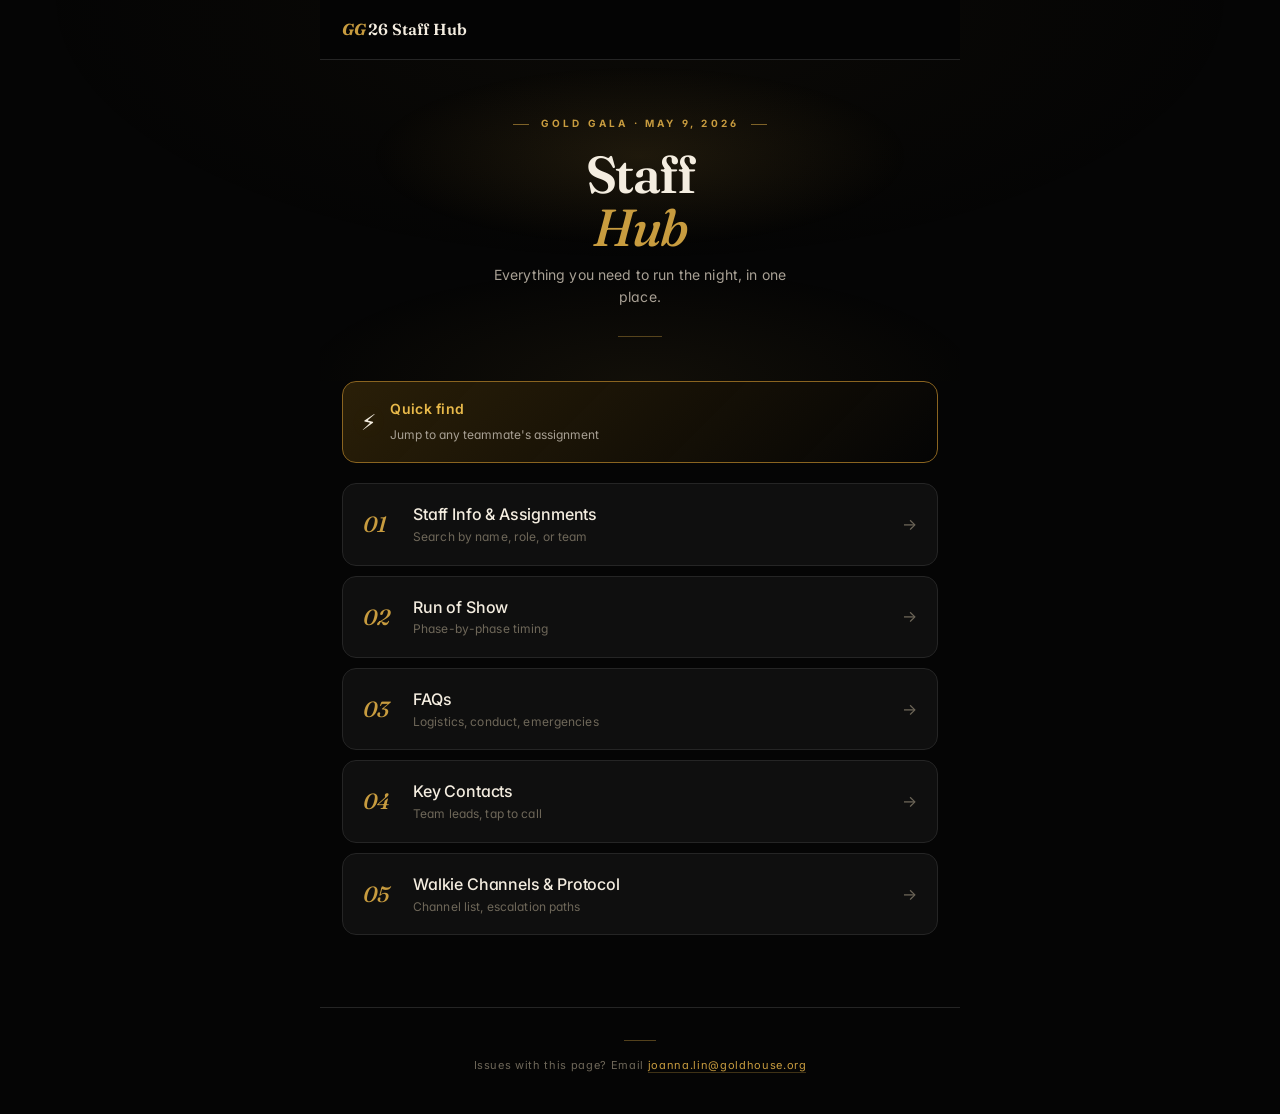
==== index.html @ 21a298ce "Uploaded Staffing Site - v1" ====
<!DOCTYPE html>
<html lang="en">
<head>
<meta charset="UTF-8">
<meta name="viewport" content="width=device-width, initial-scale=1.0, maximum-scale=5.0">
<meta name="theme-color" content="#050505">
<title>Gold Gala 2026 · Staff Hub</title>
<link rel="preconnect" href="https://fonts.googleapis.com">
<link rel="preconnect" href="https://fonts.gstatic.com" crossorigin>
<link href="https://fonts.googleapis.com/css2?family=Fraunces:opsz,wght,SOFT@9..144,400;9..144,500;9..144,600;9..144,700&family=Inter:wght@400;500;600;700&display=swap" rel="stylesheet">
<link rel="stylesheet" href="/assets/style.css">
</head>
<body>
<div class="app">
  <header class="topbar">
    <span class="title"><span class="gold-mark">GG</span>26 Staff Hub</span>
  </header>

  <section class="hero">
    <div class="eyebrow">Gold Gala · May 9, 2026</div>
    <h1>Staff<span class="year">Hub</span></h1>
    <p class="sub">Everything you need to run the night, in one place.</p>
    <div class="ornament"></div>
  </section>

  <a href="/staff" class="quick-find">
    <span class="icon">⚡</span>
    <div class="text">
      <strong>Quick find</strong>
      <span>Jump to any teammate's assignment</span>
    </div>
  </a>

  <nav class="menu">
    <a href="/staff" class="menu-item">
      <span class="num">01</span>
      <div class="label">Staff Info & Assignments<span class="desc">Search by name, role, or team</span></div>
      <span class="arrow">→</span>
    </a>
    <a href="/ros" class="menu-item">
      <span class="num">02</span>
      <div class="label">Run of Show<span class="desc">Phase-by-phase timing</span></div>
      <span class="arrow">→</span>
    </a>
    <a href="/faqs" class="menu-item">
      <span class="num">03</span>
      <div class="label">FAQs<span class="desc">Logistics, conduct, emergencies</span></div>
      <span class="arrow">→</span>
    </a>
    <a href="/leads" class="menu-item">
      <span class="num">04</span>
      <div class="label">Key Contacts<span class="desc">Team leads, tap to call</span></div>
      <span class="arrow">→</span>
    </a>
    <a href="/walkies" class="menu-item">
      <span class="num">05</span>
      <div class="label">Walkie Channels & Protocol<span class="desc">Channel list, escalation paths</span></div>
      <span class="arrow">→</span>
    </a>
  </nav>

  <div class="footer">
    <div class="ornament"></div>
    Issues with this page? Email <a href="mailto:joanna.lin@goldhouse.org">joanna.lin@goldhouse.org</a>
  </div>
</div>
</body>
</html>
---- assets/style.css ----
/* =============================================================================
   GOLD GALA 2026 — STAFF HUB
   Design system inspired by GG26 Creative Direction
   ============================================================================= */

*, *::before, *::after { box-sizing: border-box; margin: 0; padding: 0; }

:root {
  /* Core palette — pure theatrical black, warm amber-gold */
  --bg: #050505;
  --bg-elev: #0f0f0f;
  --bg-elev-2: #181818;
  --bg-elev-3: #232323;
  --border: #252525;
  --border-strong: #3a3a3a;

  /* Text — warm cream-white, not pure white */
  --text: #f4ede0;
  --text-dim: #a8a094;
  --text-faint: #6e6759;

  /* Gold — warm amber, leans orange like the GG mark */
  --gold: #c89c3f;
  --gold-bright: #e8b94a;
  --gold-deep: #8a6420;
  --gold-glow: rgba(232, 185, 74, 0.15);
  --gold-soft: #2a1f08;

  /* Accents */
  --red: #c44;
  --green: #4a8;
  --shadow: 0 12px 32px rgba(0,0,0,0.5);
  --shadow-gold: 0 0 24px rgba(232, 185, 74, 0.2);

  /* Layout */
  --max-width: 640px;
  --topbar-h: 60px;
}

html { -webkit-text-size-adjust: 100%; scroll-behavior: smooth; }

body {
  font-family: 'Inter', -apple-system, BlinkMacSystemFont, system-ui, sans-serif;
  background: var(--bg);
  color: var(--text);
  line-height: 1.55;
  -webkit-font-smoothing: antialiased;
  -moz-osx-font-smoothing: grayscale;
  min-height: 100vh;
  overflow-x: hidden;
  font-feature-settings: "ss01", "cv11";
}

/* Subtle background texture — almost invisible film grain */
body::before {
  content: '';
  position: fixed;
  inset: 0;
  pointer-events: none;
  background-image:
    radial-gradient(ellipse 80% 50% at 50% 0%, rgba(200, 156, 63, 0.04), transparent 60%);
  z-index: 0;
}

.display { font-family: 'Fraunces', Georgia, serif; font-weight: 600; letter-spacing: -0.02em; }
.serif-italic { font-family: 'Fraunces', Georgia, serif; font-style: italic; }

/* App shell */
.app {
  max-width: var(--max-width);
  margin: 0 auto;
  min-height: 100vh;
  position: relative;
  z-index: 1;
}

/* ============================================================================
   TOP BAR
   ============================================================================ */
.topbar {
  position: sticky;
  top: 0;
  z-index: 50;
  background: rgba(5, 5, 5, 0.92);
  backdrop-filter: blur(16px) saturate(140%);
  -webkit-backdrop-filter: blur(16px) saturate(140%);
  border-bottom: 1px solid var(--border);
  padding: 16px 22px;
  display: flex;
  align-items: center;
  gap: 14px;
  min-height: var(--topbar-h);
}

.topbar .back {
  background: none;
  border: none;
  color: var(--text);
  cursor: pointer;
  padding: 4px 8px 4px 0;
  margin-left: -4px;
  font-size: 22px;
  line-height: 1;
  text-decoration: none;
  font-family: inherit;
  display: inline-flex;
  align-items: center;
  transition: color 0.15s;
}
.topbar .back:hover { color: var(--gold-bright); }

.topbar .title {
  font-family: 'Fraunces', Georgia, serif;
  font-size: 16px;
  font-weight: 600;
  letter-spacing: 0.01em;
}
.topbar .gold-mark {
  color: var(--gold);
  font-weight: 700;
  font-style: italic;
  margin-right: 2px;
}

/* ============================================================================
   HERO (home page)
   ============================================================================ */
.hero {
  padding: 56px 24px 44px;
  text-align: center;
  position: relative;
  overflow: hidden;
}
.hero::before {
  content: '';
  position: absolute;
  inset: 0;
  background:
    radial-gradient(ellipse 60% 40% at 50% 30%, rgba(200, 156, 63, 0.12), transparent 70%),
    radial-gradient(ellipse 90% 60% at 50% 100%, rgba(232, 185, 74, 0.06), transparent 60%);
  pointer-events: none;
}
.hero > * { position: relative; }

.hero .eyebrow {
  color: var(--gold);
  font-size: 10px;
  letter-spacing: 0.32em;
  text-transform: uppercase;
  font-weight: 700;
  margin-bottom: 18px;
}
.hero .eyebrow::before,
.hero .eyebrow::after {
  content: '';
  display: inline-block;
  width: 16px;
  height: 1px;
  background: var(--gold);
  vertical-align: middle;
  margin: 0 12px;
  opacity: 0.6;
}

.hero h1 {
  font-family: 'Fraunces', Georgia, serif;
  font-size: 52px;
  font-weight: 600;
  line-height: 0.95;
  letter-spacing: -0.03em;
  margin-bottom: 12px;
}
.hero h1 .year {
  display: block;
  color: var(--gold);
  font-style: italic;
  font-weight: 500;
  margin-top: 4px;
}

.hero .sub {
  color: var(--text-dim);
  font-size: 14px;
  max-width: 320px;
  margin: 0 auto;
  letter-spacing: 0.01em;
}

.hero .ornament {
  width: 44px;
  height: 1px;
  background: var(--gold);
  margin: 28px auto 0;
  opacity: 0.4;
}

/* ============================================================================
   MENU (home)
   ============================================================================ */
.menu {
  padding: 8px 22px 32px;
  display: flex;
  flex-direction: column;
  gap: 10px;
}

.menu-item {
  display: flex;
  align-items: center;
  gap: 18px;
  padding: 20px 20px;
  background: var(--bg-elev);
  border: 1px solid var(--border);
  border-radius: 14px;
  color: var(--text);
  text-decoration: none;
  transition: transform 0.18s, border-color 0.18s, background 0.18s;
  cursor: pointer;
  -webkit-tap-highlight-color: transparent;
  position: relative;
}
.menu-item:active { transform: scale(0.985); background: var(--bg-elev-2); }
.menu-item:hover { border-color: var(--gold-deep); }

.menu-item .num {
  font-family: 'Fraunces', Georgia, serif;
  font-size: 22px;
  font-weight: 500;
  font-style: italic;
  color: var(--gold);
  width: 32px;
  flex-shrink: 0;
  letter-spacing: -0.02em;
}

.menu-item .label {
  flex: 1;
  font-size: 16px;
  font-weight: 500;
  letter-spacing: -0.01em;
  line-height: 1.3;
}
.menu-item .label .desc {
  display: block;
  color: var(--text-faint);
  font-size: 12px;
  font-weight: 400;
  margin-top: 4px;
  letter-spacing: 0.01em;
}

.menu-item .arrow {
  color: var(--text-faint);
  font-size: 16px;
  transition: color 0.18s, transform 0.18s;
}
.menu-item:hover .arrow {
  color: var(--gold);
  transform: translateX(2px);
}

/* Quick find banner */
.quick-find {
  margin: 0 22px 12px;
  padding: 16px 18px;
  background: linear-gradient(135deg, var(--gold-soft) 0%, transparent 100%);
  border: 1px solid var(--gold-deep);
  border-radius: 14px;
  display: flex;
  align-items: center;
  gap: 14px;
  cursor: pointer;
  text-decoration: none;
  color: var(--text);
  transition: border-color 0.18s, transform 0.18s;
}
.quick-find:active { transform: scale(0.98); }
.quick-find:hover { border-color: var(--gold); }

.quick-find .icon {
  font-size: 22px;
  filter: drop-shadow(0 0 8px var(--gold-glow));
}
.quick-find .text { flex: 1; }
.quick-find .text strong {
  display: block;
  font-size: 14px;
  color: var(--gold-bright);
  letter-spacing: 0.02em;
  font-weight: 600;
  margin-bottom: 2px;
}
.quick-find .text span {
  font-size: 12px;
  color: var(--text-dim);
}

/* ============================================================================
   PAGE LAYOUT
   ============================================================================ */
.page-content { padding: 8px 22px 56px; }

.section-h {
  font-family: 'Fraunces', Georgia, serif;
  font-size: 32px;
  font-weight: 600;
  letter-spacing: -0.02em;
  line-height: 1.1;
  margin: 16px 0 8px;
}
.section-h::before {
  content: '';
  display: block;
  width: 28px;
  height: 1px;
  background: var(--gold);
  margin-bottom: 14px;
  opacity: 0.7;
}

.section-sub {
  color: var(--text-dim);
  font-size: 13px;
  letter-spacing: 0.01em;
  margin-bottom: 24px;
}

/* ============================================================================
   STAFF DIRECTORY
   ============================================================================ */
.staff-header {
  position: sticky;
  top: var(--topbar-h);
  z-index: 40;
  background: var(--bg);
  border-bottom: 1px solid var(--border);
}

.phase-tabs {
  display: flex;
  gap: 4px;
  padding: 14px 22px 0;
}

.phase-tab {
  flex: 1;
  background: none;
  border: none;
  color: var(--text-dim);
  padding: 10px 6px;
  font-size: 11px;
  font-weight: 600;
  letter-spacing: 0.08em;
  text-transform: uppercase;
  cursor: pointer;
  border-bottom: 2px solid transparent;
  transition: all 0.18s;
  font-family: inherit;
}
.phase-tab.active {
  color: var(--gold);
  border-bottom-color: var(--gold);
}
.phase-tab:not(.active):hover {
  color: var(--text);
}

.search-wrap {
  padding: 14px 22px;
  position: relative;
}

.search {
  width: 100%;
  background: var(--bg-elev);
  border: 1px solid var(--border);
  border-radius: 10px;
  padding: 13px 16px 13px 40px;
  color: var(--text);
  font-size: 16px;
  font-family: inherit;
  -webkit-appearance: none;
  appearance: none;
  transition: border-color 0.18s, background 0.18s;
}
.search::placeholder { color: var(--text-faint); }
.search:focus {
  outline: none;
  border-color: var(--gold);
  background: var(--bg-elev-2);
}

.search-icon {
  position: absolute;
  left: 36px;
  top: 50%;
  transform: translateY(-50%);
  color: var(--text-faint);
  pointer-events: none;
  font-size: 14px;
  font-family: 'Fraunces', Georgia, serif;
}

.results { padding: 16px 22px 60px; }
.results-count {
  font-size: 11px;
  color: var(--text-faint);
  letter-spacing: 0.16em;
  text-transform: uppercase;
  margin-bottom: 12px;
  padding: 0 2px;
  font-weight: 600;
}

a.staff-card,
a.staff-card:visited {
  display: block;
  background: var(--bg-elev);
  border: 1px solid var(--border);
  border-radius: 12px;
  padding: 16px 18px;
  margin-bottom: 8px;
  cursor: pointer;
  text-decoration: none;
  color: var(--text);
  -webkit-tap-highlight-color: transparent;
  transition: border-color 0.18s, background 0.18s;
  position: relative;
}
a.staff-card:hover { border-color: var(--gold-deep); }
a.staff-card:active { background: var(--bg-elev-2); }

a.staff-card .name {
  font-family: 'Fraunces', Georgia, serif;
  font-size: 19px;
  font-weight: 600;
  letter-spacing: -0.02em;
  margin-bottom: 6px;
  color: var(--text);
}

a.staff-card .role {
  font-size: 13px;
  color: var(--text-dim);
  line-height: 1.45;
}
a.staff-card .role.dim { color: var(--text-faint); }

a.staff-card .meta {
  display: flex;
  gap: 6px;
  margin-top: 10px;
  flex-wrap: wrap;
}

.chip {
  display: inline-block;
  padding: 4px 10px;
  background: var(--bg-elev-2);
  border: 1px solid var(--border-strong);
  border-radius: 999px;
  color: var(--text-dim);
  font-size: 11px;
  letter-spacing: 0.04em;
  font-weight: 500;
}
.chip.gold {
  background: var(--gold-soft);
  color: var(--gold-bright);
  border-color: rgba(200, 156, 63, 0.3);
}
.chip.muted {
  color: var(--text-faint);
}

.empty {
  text-align: center;
  padding: 64px 20px;
  color: var(--text-faint);
  font-size: 14px;
  font-style: italic;
  font-family: 'Fraunces', Georgia, serif;
}

/* ============================================================================
   STAFF DETAIL
   ============================================================================ */
.detail-hero {
  padding: 32px 24px 24px;
  border-bottom: 1px solid var(--border);
  background: linear-gradient(180deg, rgba(200, 156, 63, 0.05), transparent);
}
.detail-hero .name {
  font-family: 'Fraunces', Georgia, serif;
  font-size: 36px;
  font-weight: 600;
  letter-spacing: -0.025em;
  line-height: 1;
  margin-bottom: 6px;
}
.detail-hero .name::before {
  content: '';
  display: block;
  width: 28px;
  height: 1px;
  background: var(--gold);
  margin-bottom: 14px;
  opacity: 0.7;
}

.actions {
  display: flex;
  gap: 8px;
  margin-top: 20px;
  flex-wrap: wrap;
}

.btn {
  display: inline-flex;
  align-items: center;
  gap: 8px;
  padding: 11px 16px;
  background: var(--bg-elev);
  border: 1px solid var(--border-strong);
  border-radius: 999px;
  color: var(--text);
  text-decoration: none;
  font-size: 13px;
  font-weight: 500;
  cursor: pointer;
  -webkit-tap-highlight-color: transparent;
  transition: all 0.18s;
  font-family: inherit;
}
.btn:active { background: var(--bg-elev-2); transform: scale(0.97); }
.btn:hover { border-color: var(--gold-deep); }

.btn.primary {
  background: var(--gold);
  color: #1a1300;
  border-color: var(--gold);
  font-weight: 600;
  box-shadow: var(--shadow-gold);
}
.btn.primary:hover { background: var(--gold-bright); border-color: var(--gold-bright); }
.btn.primary:active { background: var(--gold-bright); }

.phase-block {
  padding: 22px 24px;
  border-bottom: 1px solid var(--border);
}

.phase-block .phase-label {
  font-size: 10px;
  color: var(--gold);
  letter-spacing: 0.24em;
  text-transform: uppercase;
  font-weight: 700;
  margin-bottom: 14px;
  display: flex;
  align-items: center;
  gap: 10px;
}
.phase-block .phase-label::after {
  content: '';
  flex: 1;
  height: 1px;
  background: var(--gold-deep);
  opacity: 0.4;
}

.phase-block .field { margin-bottom: 12px; }
.phase-block .field:last-child { margin-bottom: 0; }
.phase-block .field-label {
  font-size: 10px;
  color: var(--text-faint);
  letter-spacing: 0.12em;
  text-transform: uppercase;
  margin-bottom: 4px;
  font-weight: 600;
}
.phase-block .field-value {
  font-size: 14px;
  line-height: 1.5;
  color: var(--text);
}
.phase-block .field-value.dim { color: var(--text-dim); }
.phase-block .lead-link {
  color: var(--gold-bright);
  text-decoration: none;
  border-bottom: 1px solid rgba(200, 156, 63, 0.3);
  transition: color 0.18s, border-color 0.18s;
}
.phase-block .lead-link:hover {
  color: var(--gold);
  border-bottom-color: var(--gold);
}

.info-row {
  padding: 16px 24px;
  border-bottom: 1px solid var(--border);
  display: flex;
  justify-content: space-between;
  align-items: center;
  gap: 14px;
}
.info-row .k {
  font-size: 10px;
  color: var(--text-faint);
  letter-spacing: 0.12em;
  text-transform: uppercase;
  font-weight: 600;
}
.info-row .v {
  font-size: 14px;
  color: var(--text);
  text-align: right;
}

/* ============================================================================
   LEAD CARDS
   ============================================================================ */
.lead-card {
  display: flex;
  justify-content: space-between;
  align-items: center;
  padding: 16px 18px;
  background: var(--bg-elev);
  border: 1px solid var(--border);
  border-radius: 12px;
  margin-bottom: 8px;
  gap: 14px;
  transition: border-color 0.18s;
}
.lead-card:hover { border-color: var(--gold-deep); }

.lead-card .left { flex: 1; min-width: 0; }
.lead-card .team {
  font-size: 10px;
  color: var(--gold);
  letter-spacing: 0.14em;
  text-transform: uppercase;
  font-weight: 700;
  margin-bottom: 5px;
}

.lead-card .name {
  font-family: 'Fraunces', Georgia, serif;
  font-size: 18px;
  font-weight: 600;
  letter-spacing: -0.02em;
}

.lead-card .phone {
  font-size: 12px;
  color: var(--text-dim);
  margin-top: 2px;
  letter-spacing: 0.02em;
}

.lead-card .call-btn {
  flex-shrink: 0;
  width: 44px;
  height: 44px;
  border-radius: 999px;
  background: var(--gold-soft);
  color: var(--gold-bright);
  display: inline-flex;
  align-items: center;
  justify-content: center;
  text-decoration: none;
  font-size: 18px;
  border: 1px solid rgba(200, 156, 63, 0.3);
  transition: all 0.18s;
}
.lead-card .call-btn:hover {
  background: var(--gold);
  color: #1a1300;
  border-color: var(--gold);
}
.lead-card .call-btn:active {
  background: var(--gold-bright);
}

/* ============================================================================
   FAQ ACCORDION
   ============================================================================ */
.faq-section {
  margin-bottom: 24px;
}
.faq-section-title {
  font-family: 'Fraunces', Georgia, serif;
  font-size: 12px;
  color: var(--gold);
  letter-spacing: 0.12em;
  text-transform: uppercase;
  font-weight: 600;
  margin-bottom: 10px;
  padding: 0 4px;
}

details.faq {
  background: var(--bg-elev);
  border: 1px solid var(--border);
  border-radius: 10px;
  margin-bottom: 6px;
  overflow: hidden;
  transition: border-color 0.18s;
}
details.faq[open] { border-color: var(--border-strong); }
details.faq:hover { border-color: var(--gold-deep); }

details.faq summary {
  padding: 16px 18px;
  cursor: pointer;
  list-style: none;
  font-size: 14px;
  font-weight: 500;
  line-height: 1.45;
  display: flex;
  justify-content: space-between;
  gap: 14px;
  align-items: flex-start;
  -webkit-tap-highlight-color: transparent;
  letter-spacing: -0.005em;
}
details.faq summary::-webkit-details-marker { display: none; }
details.faq summary::after {
  content: '+';
  color: var(--gold);
  font-size: 22px;
  line-height: 1;
  flex-shrink: 0;
  font-weight: 300;
  transition: transform 0.2s;
}
details.faq[open] summary::after { content: '−'; }

details.faq .answer {
  padding: 0 18px 18px;
  font-size: 14px;
  color: var(--text-dim);
  line-height: 1.6;
  white-space: pre-wrap;
}
details.faq .answer a {
  color: var(--gold-bright);
  text-decoration: none;
  border-bottom: 1px solid rgba(200, 156, 63, 0.3);
}

/* ============================================================================
   ROS BLOCKS
   ============================================================================ */
.ros-block {
  background: var(--bg-elev);
  border: 1px solid var(--border);
  border-radius: 12px;
  padding: 18px 20px;
  margin-bottom: 10px;
  transition: border-color 0.18s;
}
.ros-block:hover { border-color: var(--gold-deep); }

.ros-time {
  font-family: 'Fraunces', Georgia, serif;
  color: var(--gold);
  font-size: 13px;
  letter-spacing: 0.04em;
  margin-bottom: 6px;
  font-weight: 600;
  font-style: italic;
}

.ros-name {
  font-family: 'Fraunces', Georgia, serif;
  font-size: 19px;
  font-weight: 600;
  letter-spacing: -0.02em;
  margin-bottom: 8px;
}

.ros-desc {
  font-size: 13px;
  color: var(--text-dim);
  line-height: 1.55;
}

/* ============================================================================
   WALKIES
   ============================================================================ */
.walkie-list { display: flex; flex-direction: column; gap: 6px; }

.walkie-item {
  display: flex;
  align-items: center;
  gap: 16px;
  padding: 14px 16px;
  background: var(--bg-elev);
  border: 1px solid var(--border);
  border-radius: 10px;
  transition: border-color 0.18s;
}
.walkie-item:hover { border-color: var(--gold-deep); }

.walkie-num {
  font-family: 'Fraunces', Georgia, serif;
  font-size: 20px;
  font-weight: 600;
  font-style: italic;
  color: var(--gold);
  width: 36px;
  text-align: center;
  flex-shrink: 0;
  letter-spacing: -0.02em;
}

.walkie-label {
  font-size: 13px;
  font-weight: 500;
  letter-spacing: 0.04em;
  color: var(--text);
}

/* ============================================================================
   CALLOUTS
   ============================================================================ */
.callout {
  background: linear-gradient(135deg, var(--gold-soft) 0%, rgba(42, 31, 8, 0.4) 100%);
  border: 1px solid rgba(200, 156, 63, 0.3);
  border-radius: 12px;
  padding: 16px 18px;
  margin-bottom: 18px;
}

.callout .label {
  font-size: 10px;
  color: var(--gold-bright);
  letter-spacing: 0.2em;
  text-transform: uppercase;
  font-weight: 700;
  margin-bottom: 6px;
}

.callout .body {
  font-size: 14px;
  color: var(--text);
  line-height: 1.55;
}
.callout a {
  color: var(--gold-bright);
  font-weight: 600;
  text-decoration: none;
  border-bottom: 1px solid rgba(200, 156, 63, 0.4);
}

/* ============================================================================
   FOOTER
   ============================================================================ */
.footer {
  padding: 32px 22px 40px;
  text-align: center;
  color: var(--text-faint);
  font-size: 11px;
  letter-spacing: 0.06em;
  border-top: 1px solid var(--border);
  margin-top: 40px;
}
.footer a {
  color: var(--gold);
  text-decoration: none;
  border-bottom: 1px solid rgba(200, 156, 63, 0.3);
}
.footer .ornament {
  width: 32px;
  height: 1px;
  background: var(--gold);
  opacity: 0.4;
  margin: 0 auto 16px;
}

/* ============================================================================
   ANIMATIONS
   ============================================================================ */
@keyframes fadeUp {
  from { opacity: 0; transform: translateY(6px); }
  to { opacity: 1; transform: none; }
}
.page-content > *,
.detail-hero,
.phase-block,
.info-row {
  animation: fadeUp 0.32s ease both;
}
.phase-block:nth-child(2) { animation-delay: 0.04s; }
.phase-block:nth-child(3) { animation-delay: 0.08s; }
.phase-block:nth-child(4) { animation-delay: 0.12s; }

@media (prefers-reduced-motion: reduce) {
  *, *::before, *::after {
    animation-duration: 0.01ms !important;
    transition-duration: 0.01ms !important;
  }
}
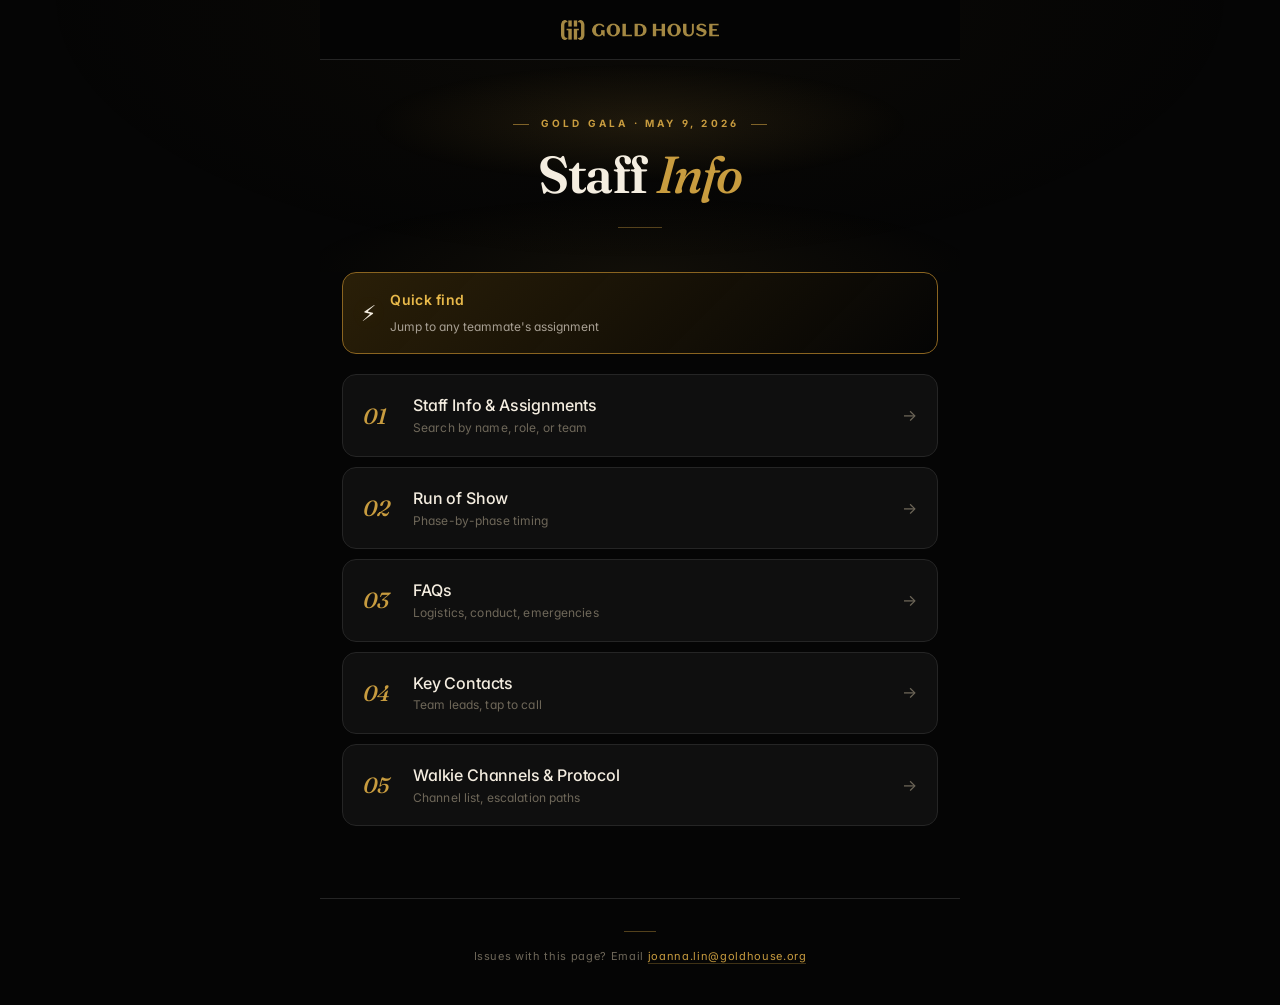
==== commit 82e11375: "Phase 1: hero & topbar refresh - Replace "GG26 Staff Hub" topbar wordmark with Gold House logo on ho" ====
--- a/index.html
+++ b/index.html
@@ -12,14 +12,13 @@
 </head>
 <body>
 <div class="app">
-  <header class="topbar">
-    <span class="title"><span class="gold-mark">GG</span>26 Staff Hub</span>
+  <header class="topbar topbar-home">
+    <img src="/assets/images/gold-gala-logo.png" alt="Gold House" class="brand-logo">
   </header>
 
   <section class="hero">
     <div class="eyebrow">Gold Gala · May 9, 2026</div>
-    <h1>Staff<span class="year">Hub</span></h1>
-    <p class="sub">Everything you need to run the night, in one place.</p>
+    <h1>Staff <em class="accent">Info</em></h1>
     <div class="ornament"></div>
   </section>
 
--- a/assets/style.css
+++ b/assets/style.css
@@ -122,6 +122,15 @@
   margin-right: 2px;
 }
 
+.topbar.topbar-home {
+  justify-content: center;
+}
+.topbar .brand-logo {
+  height: 20px;
+  width: auto;
+  display: block;
+}
+
 /* ============================================================================
    HERO (home page)
    ============================================================================ */
@@ -176,6 +185,11 @@
   font-style: italic;
   font-weight: 500;
   margin-top: 4px;
+}
+.hero h1 .accent {
+  color: var(--gold);
+  font-style: italic;
+  font-weight: 500;
 }
 
 .hero .sub {
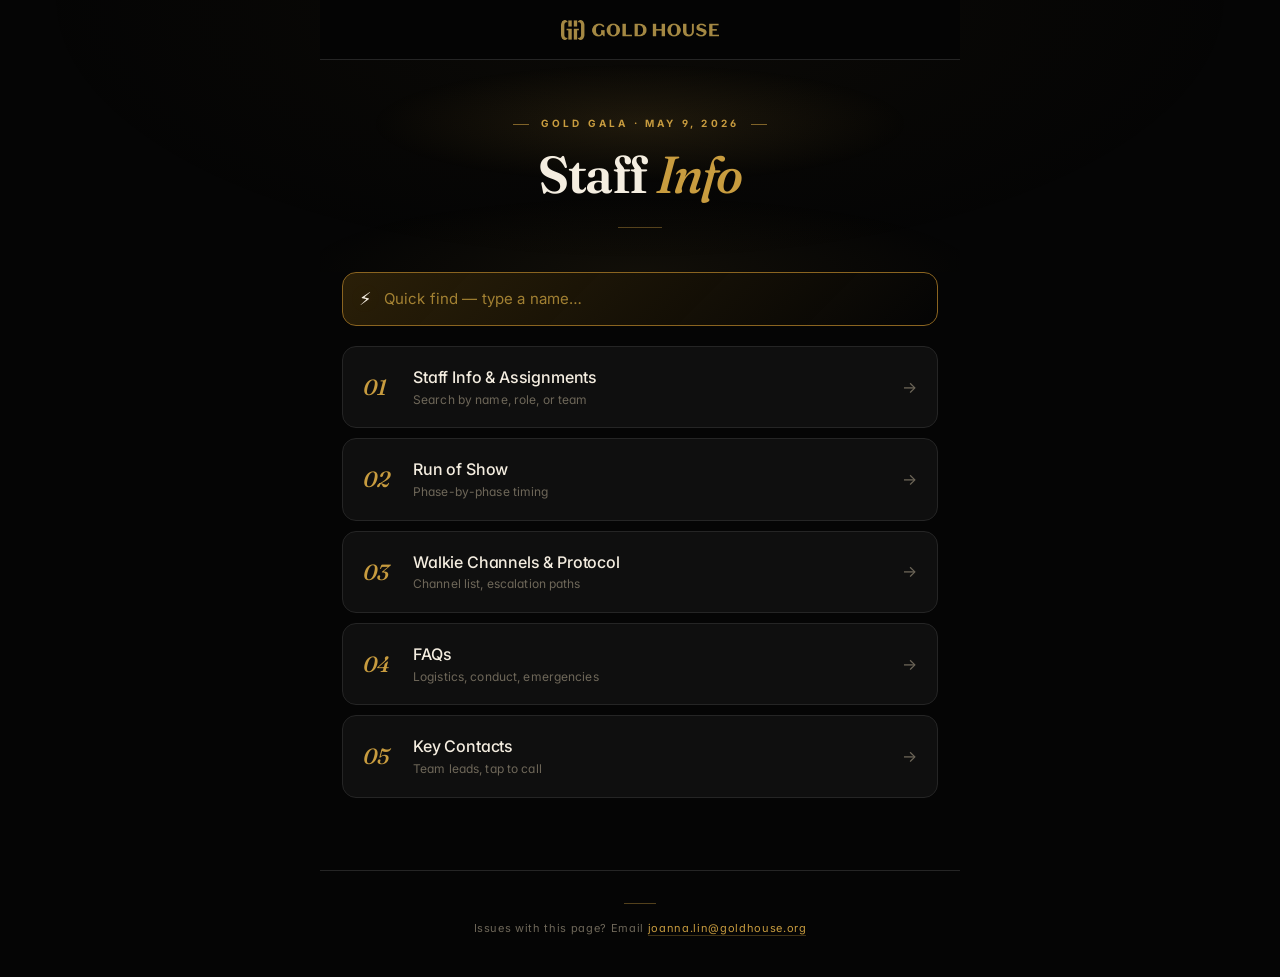
==== commit ce1102fb: "Feature batch: team filter, clickable team chips, quick-find autocomplete, walkies polish Home page " ====
--- a/index.html
+++ b/index.html
@@ -9,6 +9,7 @@
 <link rel="preconnect" href="https://fonts.gstatic.com" crossorigin>
 <link href="https://fonts.googleapis.com/css2?family=Fraunces:opsz,wght,SOFT@9..144,400;9..144,500;9..144,600;9..144,700&family=Inter:wght@400;500;600;700&display=swap" rel="stylesheet">
 <link rel="stylesheet" href="/assets/style.css">
+<script src="/assets/data.js"></script>
 </head>
 <body>
 <div class="app">
@@ -22,13 +23,18 @@
     <div class="ornament"></div>
   </section>
 
-  <a href="/staff" class="quick-find">
+  <div class="quick-find" id="quickFind">
     <span class="icon">⚡</span>
-    <div class="text">
-      <strong>Quick find</strong>
-      <span>Jump to any teammate's assignment</span>
-    </div>
-  </a>
+    <input
+      class="quick-find-input"
+      id="quickFindInput"
+      placeholder="Quick find — type a name…"
+      autocomplete="off"
+      autocapitalize="words"
+      aria-label="Quick find a teammate"
+    >
+    <ul class="quick-find-results" id="quickFindResults" hidden></ul>
+  </div>
 
   <nav class="menu">
     <a href="/staff" class="menu-item">
@@ -41,19 +47,19 @@
       <div class="label">Run of Show<span class="desc">Phase-by-phase timing</span></div>
       <span class="arrow">→</span>
     </a>
+    <a href="/walkies" class="menu-item">
+      <span class="num">03</span>
+      <div class="label">Walkie Channels & Protocol<span class="desc">Channel list, escalation paths</span></div>
+      <span class="arrow">→</span>
+    </a>
     <a href="/faqs" class="menu-item">
-      <span class="num">03</span>
+      <span class="num">04</span>
       <div class="label">FAQs<span class="desc">Logistics, conduct, emergencies</span></div>
       <span class="arrow">→</span>
     </a>
     <a href="/leads" class="menu-item">
-      <span class="num">04</span>
+      <span class="num">05</span>
       <div class="label">Key Contacts<span class="desc">Team leads, tap to call</span></div>
-      <span class="arrow">→</span>
-    </a>
-    <a href="/walkies" class="menu-item">
-      <span class="num">05</span>
-      <div class="label">Walkie Channels & Protocol<span class="desc">Channel list, escalation paths</span></div>
       <span class="arrow">→</span>
     </a>
   </nav>
@@ -63,5 +69,108 @@
     Issues with this page? Email <a href="mailto:joanna.lin@goldhouse.org">joanna.lin@goldhouse.org</a>
   </div>
 </div>
+
+<script>
+(function() {
+  const input = document.getElementById('quickFindInput');
+  const results = document.getElementById('quickFindResults');
+  const wrap = document.getElementById('quickFind');
+  if (!input || !window.GG_DATA) return;
+
+  function slugify(name) {
+    return name.toLowerCase().replace(/[^a-z0-9]+/g, '-').replace(/^-|-$/g, '');
+  }
+  function esc(s) {
+    if (s == null) return '';
+    return String(s).replace(/[&<>"']/g, c => ({'&':'&amp;','<':'&lt;','>':'&gt;','"':'&quot;',"'":'&#39;'}[c]));
+  }
+
+  // Build a sorted list of {name, slug} once
+  const ALL = window.GG_DATA.staff
+    .map(s => ({ name: s.name, slug: slugify(s.name) }))
+    .sort((a, b) => a.name.localeCompare(b.name));
+
+  let activeIdx = -1;
+  let matches = [];
+
+  function highlight(text, q) {
+    if (!q) return esc(text);
+    const idx = text.toLowerCase().indexOf(q.toLowerCase());
+    if (idx === -1) return esc(text);
+    return esc(text.slice(0, idx)) + '<mark>' + esc(text.slice(idx, idx + q.length)) + '</mark>' + esc(text.slice(idx + q.length));
+  }
+
+  function render() {
+    if (matches.length === 0) {
+      results.hidden = true;
+      results.innerHTML = '';
+      wrap.classList.remove('open');
+      return;
+    }
+    const q = input.value.trim();
+    results.innerHTML = matches.map((m, i) =>
+      `<li class="qf-result ${i === activeIdx ? 'active' : ''}" data-slug="${esc(m.slug)}">${highlight(m.name, q)}</li>`
+    ).join('');
+    results.hidden = false;
+    wrap.classList.add('open');
+  }
+
+  function update() {
+    const q = input.value.trim().toLowerCase();
+    if (!q) {
+      matches = [];
+      activeIdx = -1;
+      render();
+      return;
+    }
+    matches = ALL.filter(s => s.name.toLowerCase().includes(q)).slice(0, 8);
+    activeIdx = matches.length > 0 ? 0 : -1;
+    render();
+  }
+
+  function navigateTo(slug) {
+    if (slug) location.href = '/staff/' + encodeURIComponent(slug);
+  }
+
+  input.addEventListener('input', update);
+  input.addEventListener('focus', () => { if (matches.length) render(); });
+
+  input.addEventListener('keydown', (e) => {
+    if (e.key === 'ArrowDown') {
+      e.preventDefault();
+      if (matches.length === 0) return;
+      activeIdx = (activeIdx + 1) % matches.length;
+      render();
+    } else if (e.key === 'ArrowUp') {
+      e.preventDefault();
+      if (matches.length === 0) return;
+      activeIdx = (activeIdx - 1 + matches.length) % matches.length;
+      render();
+    } else if (e.key === 'Enter') {
+      e.preventDefault();
+      if (activeIdx >= 0 && matches[activeIdx]) navigateTo(matches[activeIdx].slug);
+    } else if (e.key === 'Escape') {
+      input.blur();
+      matches = [];
+      render();
+    }
+  });
+
+  results.addEventListener('mousedown', (e) => {
+    const li = e.target.closest('.qf-result');
+    if (!li) return;
+    e.preventDefault();    // keep focus on input
+    navigateTo(li.dataset.slug);
+  });
+
+  // Close dropdown when clicking outside
+  document.addEventListener('click', (e) => {
+    if (!wrap.contains(e.target)) {
+      matches = [];
+      render();
+    }
+  });
+})();
+</script>
 </body>
 </html>
--- a/assets/style.css
+++ b/assets/style.css
@@ -273,40 +273,77 @@
   transform: translateX(2px);
 }
 
-/* Quick find banner */
+/* Quick find — typeahead search on home page */
 .quick-find {
+  position: relative;
   margin: 0 22px 12px;
-  padding: 16px 18px;
+  padding: 12px 16px;
   background: linear-gradient(135deg, var(--gold-soft) 0%, transparent 100%);
   border: 1px solid var(--gold-deep);
   border-radius: 14px;
   display: flex;
   align-items: center;
-  gap: 14px;
+  gap: 12px;
+  transition: border-color 0.18s;
+}
+.quick-find:focus-within,
+.quick-find.open { border-color: var(--gold); }
+
+.quick-find .icon {
+  font-size: 18px;
+  filter: drop-shadow(0 0 8px var(--gold-glow));
+  flex-shrink: 0;
+}
+
+.quick-find-input {
+  flex: 1;
+  background: transparent;
+  border: none;
+  outline: none;
+  color: var(--text);
+  font-family: inherit;
+  font-size: 15px;
+  letter-spacing: 0.01em;
+  padding: 4px 0;
+}
+.quick-find-input::placeholder {
+  color: var(--gold-bright);
+  opacity: 0.65;
+}
+
+.quick-find-results {
+  position: absolute;
+  top: calc(100% + 6px);
+  left: 0;
+  right: 0;
+  list-style: none;
+  margin: 0;
+  padding: 4px;
+  background: var(--bg-elev);
+  border: 1px solid var(--border-strong);
+  border-radius: 12px;
+  box-shadow: 0 8px 24px rgba(0, 0, 0, 0.5);
+  max-height: 320px;
+  overflow-y: auto;
+  z-index: 30;
+}
+.quick-find-results .qf-result {
+  padding: 10px 12px;
+  border-radius: 8px;
   cursor: pointer;
-  text-decoration: none;
-  color: var(--text);
-  transition: border-color 0.18s, transform 0.18s;
-}
-.quick-find:active { transform: scale(0.98); }
-.quick-find:hover { border-color: var(--gold); }
-
-.quick-find .icon {
-  font-size: 22px;
-  filter: drop-shadow(0 0 8px var(--gold-glow));
-}
-.quick-find .text { flex: 1; }
-.quick-find .text strong {
-  display: block;
   font-size: 14px;
-  color: var(--gold-bright);
-  letter-spacing: 0.02em;
-  font-weight: 600;
-  margin-bottom: 2px;
-}
-.quick-find .text span {
-  font-size: 12px;
-  color: var(--text-dim);
+  color: var(--text);
+  transition: background 0.12s, color 0.12s;
+}
+.quick-find-results .qf-result:hover,
+.quick-find-results .qf-result.active {
+  background: var(--gold-soft);
+  color: var(--gold-bright);
+}
+.quick-find-results .qf-result mark {
+  background: transparent;
+  color: var(--gold-bright);
+  font-weight: 700;
 }
 
 /* ============================================================================
@@ -338,6 +375,15 @@
   letter-spacing: 0.01em;
   margin-bottom: 24px;
 }
+
+/* Dense page (walkies) — tighter spacing for at-a-glance reading */
+.page-content.dense .section-h { font-size: 22px; margin: 8px 0 4px; }
+.page-content.dense .section-h::before { margin-bottom: 8px; }
+.page-content.dense .section-sub { font-size: 12px; margin-bottom: 12px; }
+.page-content.dense .callout { padding: 10px 14px; margin-bottom: 10px; }
+.page-content.dense .callout .label { margin-bottom: 4px; font-size: 9.5px; }
+.page-content.dense .callout .body { font-size: 13px; line-height: 1.45; }
+.page-content.dense .callout .protocol-list li { margin-bottom: 3px; line-height: 1.45; }
 
 /* ============================================================================
    STAFF DIRECTORY
@@ -426,7 +472,7 @@
   font-weight: 600;
 }
 
-a.staff-card,
+.staff-card,
 a.staff-card:visited {
   display: block;
   background: var(--bg-elev);
@@ -441,10 +487,10 @@
   transition: border-color 0.18s, background 0.18s;
   position: relative;
 }
-a.staff-card:hover { border-color: var(--gold-deep); }
-a.staff-card:active { background: var(--bg-elev-2); }
-
-a.staff-card .name {
+.staff-card:hover { border-color: var(--gold-deep); }
+.staff-card:active { background: var(--bg-elev-2); }
+
+.staff-card .name {
   font-family: 'Fraunces', Georgia, serif;
   font-size: 19px;
   font-weight: 600;
@@ -453,18 +499,79 @@
   color: var(--text);
 }
 
-a.staff-card .role {
+.staff-card .role {
   font-size: 13px;
   color: var(--text-dim);
   line-height: 1.45;
 }
-a.staff-card .role.dim { color: var(--text-faint); }
-
-a.staff-card .meta {
+.staff-card .role.dim { color: var(--text-faint); }
+
+.staff-card .meta {
   display: flex;
   gap: 6px;
   margin-top: 10px;
   flex-wrap: wrap;
+}
+
+/* Team filter — horizontal scrolling pill row */
+.team-filter {
+  display: flex;
+  flex-wrap: nowrap;
+  overflow-x: auto;
+  gap: 6px;
+  padding: 0 22px 10px;
+  scroll-padding-left: 22px;
+  -ms-overflow-style: none;
+  scrollbar-width: none;
+}
+.team-filter::-webkit-scrollbar { display: none; }
+.team-pill {
+  flex-shrink: 0;
+  padding: 6px 12px;
+  background: var(--bg-elev);
+  border: 1px solid var(--border);
+  border-radius: 999px;
+  font: inherit;
+  font-size: 12px;
+  letter-spacing: 0.02em;
+  color: var(--text-dim);
+  white-space: nowrap;
+  cursor: pointer;
+  transition: border-color 0.15s, background 0.15s, color 0.15s;
+}
+.team-pill:hover { border-color: var(--gold-deep); color: var(--text); }
+.team-pill.active {
+  border-color: var(--gold);
+  background: var(--gold-soft);
+  color: var(--gold-bright);
+  font-weight: 600;
+}
+.team-pill .count {
+  margin-left: 4px;
+  opacity: 0.7;
+  font-weight: 400;
+  font-variant-numeric: tabular-nums;
+}
+
+/* Team chip on staff card — clickable, sets filter */
+.staff-card .team-chip {
+  font: inherit;
+  cursor: pointer;
+  /* matches .chip.gold */
+  display: inline-block;
+  padding: 4px 10px;
+  background: var(--gold-soft);
+  color: var(--gold-bright);
+  border: 1px solid rgba(200, 156, 63, 0.3);
+  border-radius: 999px;
+  font-size: 11px;
+  letter-spacing: 0.04em;
+  font-weight: 500;
+  transition: border-color 0.15s, background 0.15s;
+}
+.staff-card .team-chip:hover {
+  border-color: var(--gold-bright);
+  background: rgba(200, 156, 63, 0.18);
 }
 
 .chip {
@@ -803,36 +910,43 @@
 /* ============================================================================
    WALKIES
    ============================================================================ */
-.walkie-list { display: flex; flex-direction: column; gap: 6px; }
+.walkie-list { display: flex; flex-direction: column; gap: 4px; }
 
 .walkie-item {
   display: flex;
   align-items: center;
-  gap: 16px;
-  padding: 14px 16px;
+  gap: 12px;
+  padding: 8px 12px;
   background: var(--bg-elev);
   border: 1px solid var(--border);
-  border-radius: 10px;
+  border-radius: 8px;
   transition: border-color 0.18s;
 }
 .walkie-item:hover { border-color: var(--gold-deep); }
 
+/* Gold House channels — highlighted with a gold outline so they're easy to spot */
+.walkie-item.gh-channel {
+  border-color: rgba(200, 156, 63, 0.55);
+  background: linear-gradient(135deg, var(--gold-soft) 0%, var(--bg-elev) 80%);
+}
+.walkie-item.gh-channel .walkie-num { color: var(--gold-bright); }
+
 .walkie-num {
   font-family: 'Fraunces', Georgia, serif;
-  font-size: 20px;
+  font-size: 16px;
   font-weight: 600;
   font-style: italic;
   color: var(--gold);
-  width: 36px;
+  width: 28px;
   text-align: center;
   flex-shrink: 0;
   letter-spacing: -0.02em;
 }
 
 .walkie-label {
-  font-size: 13px;
+  font-size: 12.5px;
   font-weight: 500;
-  letter-spacing: 0.04em;
+  letter-spacing: 0.03em;
   color: var(--text);
 }
 
@@ -867,6 +981,25 @@
   text-decoration: none;
   border-bottom: 1px solid rgba(200, 156, 63, 0.4);
 }
+
+.callout .body p + p { margin-top: 6px; }
+.callout .protocol-list {
+  margin: 4px 0 0;
+  padding-left: 18px;
+}
+.callout .protocol-list li {
+  margin-bottom: 4px;
+  line-height: 1.5;
+}
+.callout .protocol-list li:last-child { margin-bottom: 0; }
+.callout .protocol-list strong { color: var(--gold-bright); }
+
+.callout.callout-alert {
+  background: linear-gradient(135deg, rgba(200, 156, 63, 0.18) 0%, rgba(42, 31, 8, 0.55) 100%);
+  border-color: rgba(232, 185, 74, 0.55);
+  box-shadow: 0 0 0 1px rgba(232, 185, 74, 0.15);
+}
+.callout.callout-alert .label { color: var(--gold-bright); }
 
 /* ============================================================================
    FOOTER
@@ -916,3 +1049,260 @@
     transition-duration: 0.01ms !important;
   }
 }
+
+/* ============================================================================
+   INFO-SHEET (per-person rich layout) — Phase 4
+   ============================================================================ */
+
+/* Role-title eyebrow under person's name */
+.detail-hero .role-title-eyebrow {
+  margin-top: 4px;
+  margin-bottom: 16px;
+  font-size: 11px;
+  letter-spacing: 0.22em;
+  text-transform: uppercase;
+  color: var(--gold);
+  font-weight: 700;
+}
+
+/* Top nav: Before You Arrive / Day-of Professionalism */
+.info-nav {
+  display: grid;
+  grid-template-columns: 1fr 1fr;
+  gap: 10px;
+  padding: 0 22px;
+  margin: 4px 0 26px;
+}
+.info-nav-btn {
+  display: flex;
+  flex-direction: column;
+  gap: 2px;
+  padding: 14px 14px;
+  background: var(--bg-elev);
+  border: 1px solid var(--border);
+  border-radius: 12px;
+  text-decoration: none;
+  color: var(--text);
+  transition: border-color 0.15s, background 0.15s;
+}
+.info-nav-btn:hover { border-color: var(--gold-deep); background: var(--bg-elev-2); }
+.info-nav-label {
+  font-family: 'Fraunces', Georgia, serif;
+  font-size: 14px;
+  font-weight: 600;
+  color: var(--gold-bright);
+}
+.info-nav-sub {
+  font-size: 11px;
+  color: var(--text-dim);
+  letter-spacing: 0.04em;
+}
+
+/* Section heading inside the detail page */
+.info-h {
+  font-family: 'Fraunces', Georgia, serif;
+  font-size: 18px;
+  font-weight: 600;
+  color: var(--text);
+  padding: 28px 22px 8px;
+  margin: 0;
+  letter-spacing: -0.01em;
+}
+.info-sub {
+  padding: 0 22px;
+  margin: 0 0 12px;
+  font-size: 13px;
+  color: var(--text-dim);
+  line-height: 1.55;
+}
+
+/* Tables (timeline + assignments) */
+.info-table-wrap {
+  overflow-x: auto;
+  -webkit-overflow-scrolling: touch;
+  padding: 0 22px;
+}
+.info-table {
+  width: 100%;
+  border-collapse: collapse;
+  font-size: 13px;
+  margin: 0 22px 8px;
+  width: calc(100% - 44px);
+}
+.info-table-wrap .info-table { margin: 0; min-width: 560px; }
+.info-table thead th {
+  text-align: left;
+  font-size: 10px;
+  letter-spacing: 0.18em;
+  text-transform: uppercase;
+  color: var(--text-faint);
+  font-weight: 700;
+  padding: 8px 10px;
+  border-bottom: 1px solid var(--border-strong);
+  background: rgba(255, 255, 255, 0.015);
+}
+.info-table tbody td {
+  padding: 10px;
+  border-bottom: 1px solid var(--border);
+  vertical-align: top;
+  line-height: 1.45;
+  color: var(--text);
+}
+.info-table tbody tr:last-child td { border-bottom: none; }
+.info-table .t-time { color: var(--gold-bright); font-weight: 600; white-space: nowrap; }
+.info-table .t-phase { font-weight: 600; white-space: nowrap; }
+
+/* Assignments table: stacked Phase/Time in first column */
+.info-table.assignments-table { table-layout: auto; }
+.info-table .t-phase-cell { white-space: nowrap; }
+.info-table .t-phase-cell .t-phase { font-size: 13px; font-weight: 600; color: var(--text); }
+.info-table .t-phase-cell .t-time {
+  font-size: 11px;
+  color: var(--gold-bright);
+  font-weight: 600;
+  margin-top: 2px;
+  letter-spacing: 0.02em;
+}
+/* Tighter padding on assignments table since it has more columns */
+.info-table.assignments-table tbody td,
+.info-table.assignments-table thead th { padding: 10px 8px; font-size: 12.5px; }
+
+.info-notes {
+  margin: 6px 22px 0;
+  padding-left: 20px;
+}
+.info-notes li {
+  font-size: 13px;
+  color: var(--text-dim);
+  line-height: 1.55;
+  margin-bottom: 6px;
+}
+
+/* Role description blocks */
+.role-block {
+  margin: 6px 22px 18px;
+  padding: 16px 18px;
+  background: var(--bg-elev);
+  border: 1px solid var(--border);
+  border-radius: 12px;
+}
+.role-block .role-title {
+  font-family: 'Fraunces', Georgia, serif;
+  font-size: 13px;
+  font-weight: 600;
+  letter-spacing: 0.04em;
+  color: var(--gold-bright);
+  margin-bottom: 10px;
+  text-transform: uppercase;
+}
+.role-block .role-summary {
+  font-size: 13.5px;
+  line-height: 1.55;
+  margin: 0 0 14px;
+  color: var(--text);
+}
+.role-block .role-sub {
+  font-size: 12.5px;
+  letter-spacing: 0.02em;
+  color: var(--gold-bright);
+  font-weight: 700;
+  margin: 16px 0 6px;
+}
+.role-block p {
+  font-size: 13.5px;
+  line-height: 1.55;
+  margin: 0 0 4px;
+  color: var(--text);
+}
+.role-block ul.protocol-list {
+  margin: 4px 0 0;
+  padding-left: 22px;
+}
+.role-block ul.protocol-list li {
+  font-size: 13.5px;
+  line-height: 1.55;
+  margin-bottom: 6px;
+  color: var(--text);
+}
+.role-block ul.protocol-list li::marker {
+  color: var(--gold);
+}
+.role-block ul.protocol-list strong { color: var(--gold-bright); }
+
+/* Additional Key Contacts list */
+.contact-list { padding: 4px 22px 0; }
+.contact-row {
+  display: grid;
+  grid-template-columns: 1fr auto;
+  grid-template-rows: auto auto;
+  align-items: center;
+  gap: 2px 12px;
+  padding: 14px 0;
+  border-bottom: 1px solid var(--border);
+}
+.contact-row:last-child { border-bottom: none; }
+.contact-name {
+  grid-column: 1;
+  font-weight: 600;
+  font-size: 14px;
+  color: var(--text);
+}
+.contact-role {
+  grid-column: 1;
+  font-size: 11px;
+  color: var(--text-dim);
+  letter-spacing: 0.04em;
+}
+.contact-phone {
+  grid-column: 2;
+  grid-row: 1 / span 2;
+  color: var(--gold-bright);
+  font-weight: 600;
+  font-size: 14px;
+  text-decoration: none;
+  border-bottom: 1px solid rgba(200, 156, 63, 0.4);
+}
+
+/* Break pill */
+.break-pill {
+  margin: 0 22px 12px;
+  padding: 12px 14px;
+  background: linear-gradient(135deg, var(--gold-soft) 0%, rgba(42, 31, 8, 0.4) 100%);
+  border: 1px solid rgba(200, 156, 63, 0.3);
+  border-radius: 10px;
+  font-size: 14px;
+  color: var(--text);
+}
+.break-pill strong { color: var(--gold-bright); }
+
+.info-bullets {
+  margin: 0 22px;
+  padding-left: 38px;
+}
+.info-bullets li {
+  font-size: 13px;
+  color: var(--text-dim);
+  line-height: 1.55;
+  margin-bottom: 6px;
+}
+
+/* Generic in-content link styling reused on Questions section */
+.text-link,
+.lead-link {
+  color: var(--gold-bright);
+  font-weight: 600;
+  text-decoration: none;
+  border-bottom: 1px solid rgba(200, 156, 63, 0.4);
+  transition: color 0.15s, border-color 0.15s;
+}
+.text-link:hover,
+.lead-link:hover {
+  color: var(--gold);
+  border-bottom-color: var(--gold);
+}
+
+/* Make .info-h not animate (it's nested inside the existing fadeUp targets) */
+.info-h, .role-block, .info-table-wrap, .info-table, .info-nav,
+.contact-list, .break-pill, .info-bullets, .info-notes, .info-sub {
+  animation: none;
+}
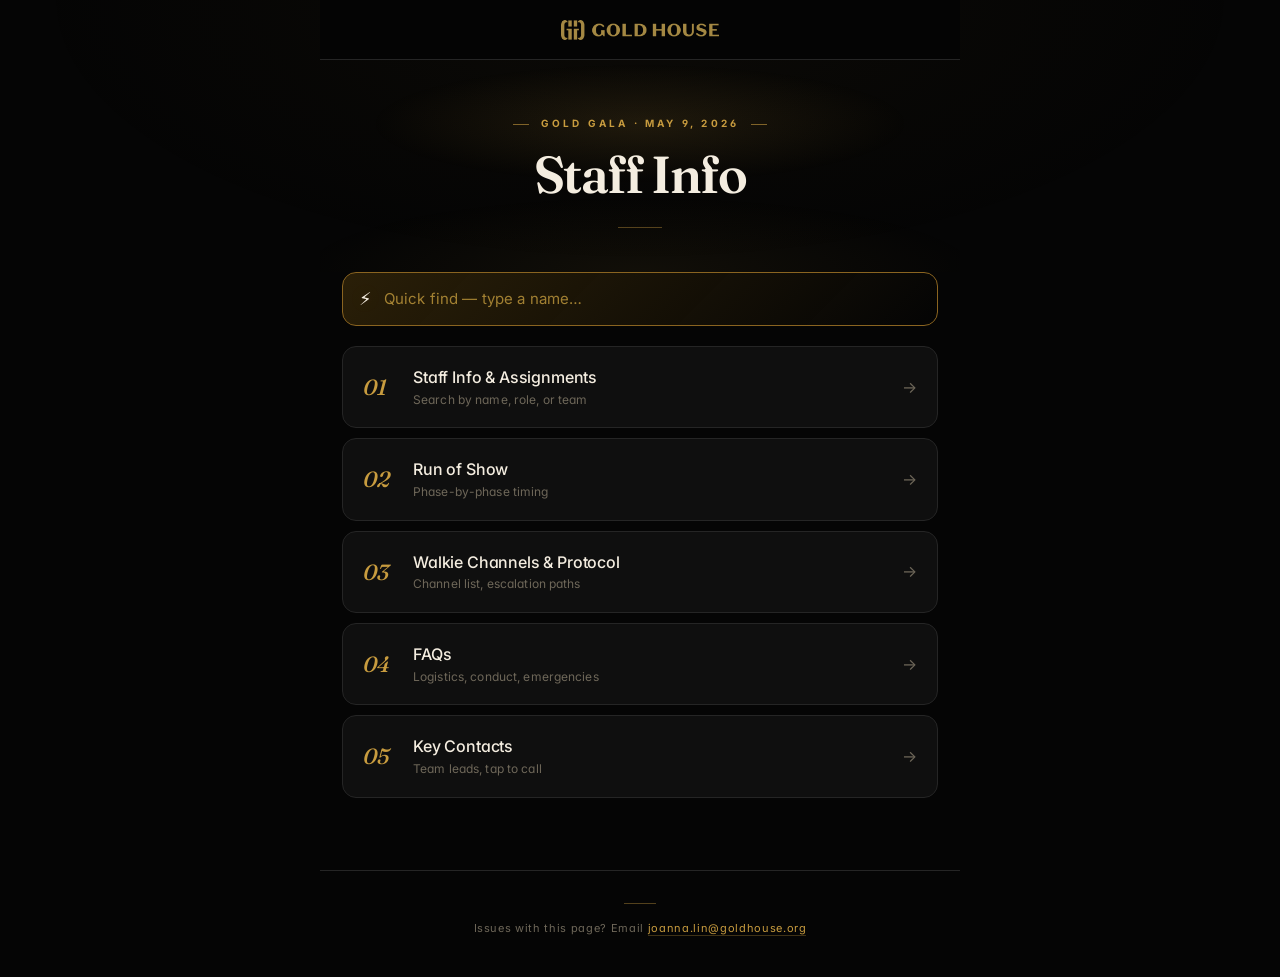
==== commit cf81a1e2: "Mikkoh Chen call time → 1 PM; hero "Info" no longer italic gold - Mikkoh Chen: staff_call_time now 1" ====
--- a/index.html
+++ b/index.html
@@ -4,6 +4,13 @@
 <meta charset="UTF-8">
 <meta name="viewport" content="width=device-width, initial-scale=1.0, maximum-scale=5.0">
 <meta name="theme-color" content="#050505">
+<link rel="icon" type="image/png" href="/assets/images/gold-house-ico.png">
+<link rel="apple-touch-icon" href="/assets/images/gold-house-ico.png">
+<meta property="og:title" content="Gold Gala 2026 · Staff Hub">
+<meta property="og:description" content="Everything you need to run the night, in one place.">
+<meta property="og:image" content="https://gg26-staff.vercel.app/assets/images/gold-house-ico.png">
+<meta property="og:type" content="website">
+<meta name="twitter:card" content="summary">
 <title>Gold Gala 2026 · Staff Hub</title>
 <link rel="preconnect" href="https://fonts.googleapis.com">
 <link rel="preconnect" href="https://fonts.gstatic.com" crossorigin>
@@ -19,7 +26,7 @@
 
   <section class="hero">
     <div class="eyebrow">Gold Gala · May 9, 2026</div>
-    <h1>Staff <em class="accent">Info</em></h1>
+    <h1>Staff Info</h1>
     <div class="ornament"></div>
   </section>
 
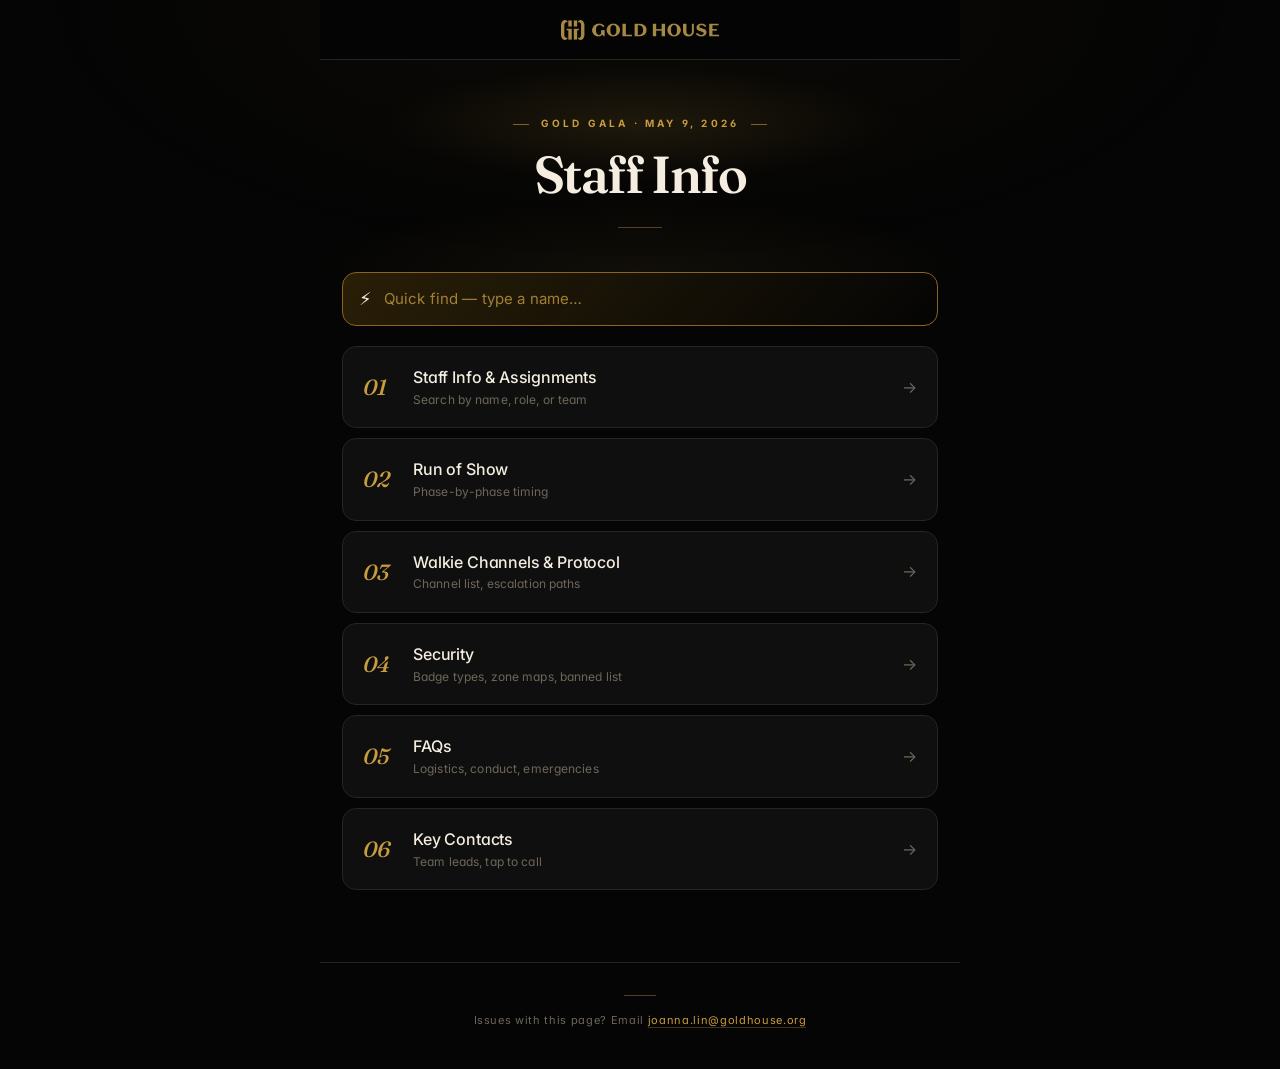
==== commit a27d3641: "Add /security page: badge types, zone maps, banned list - New page at /security with three sections:" ====
--- a/index.html
+++ b/index.html
@@ -4,6 +4,7 @@
 <meta charset="UTF-8">
 <meta name="viewport" content="width=device-width, initial-scale=1.0, maximum-scale=5.0">
 <meta name="theme-color" content="#050505">
+<meta name="robots" content="noindex, nofollow">
 <link rel="icon" type="image/png" href="/assets/images/gold-house-ico.png">
 <link rel="apple-touch-icon" href="/assets/images/gold-house-ico.png">
 <meta property="og:title" content="Gold Gala 2026 · Staff Hub">
@@ -59,13 +60,18 @@
       <div class="label">Walkie Channels & Protocol<span class="desc">Channel list, escalation paths</span></div>
       <span class="arrow">→</span>
     </a>
+    <a href="/security" class="menu-item">
+      <span class="num">04</span>
+      <div class="label">Security<span class="desc">Badge types, zone maps, banned list</span></div>
+      <span class="arrow">→</span>
+    </a>
     <a href="/faqs" class="menu-item">
-      <span class="num">04</span>
+      <span class="num">05</span>
       <div class="label">FAQs<span class="desc">Logistics, conduct, emergencies</span></div>
       <span class="arrow">→</span>
     </a>
     <a href="/leads" class="menu-item">
-      <span class="num">05</span>
+      <span class="num">06</span>
       <div class="label">Key Contacts<span class="desc">Team leads, tap to call</span></div>
       <span class="arrow">→</span>
     </a>
